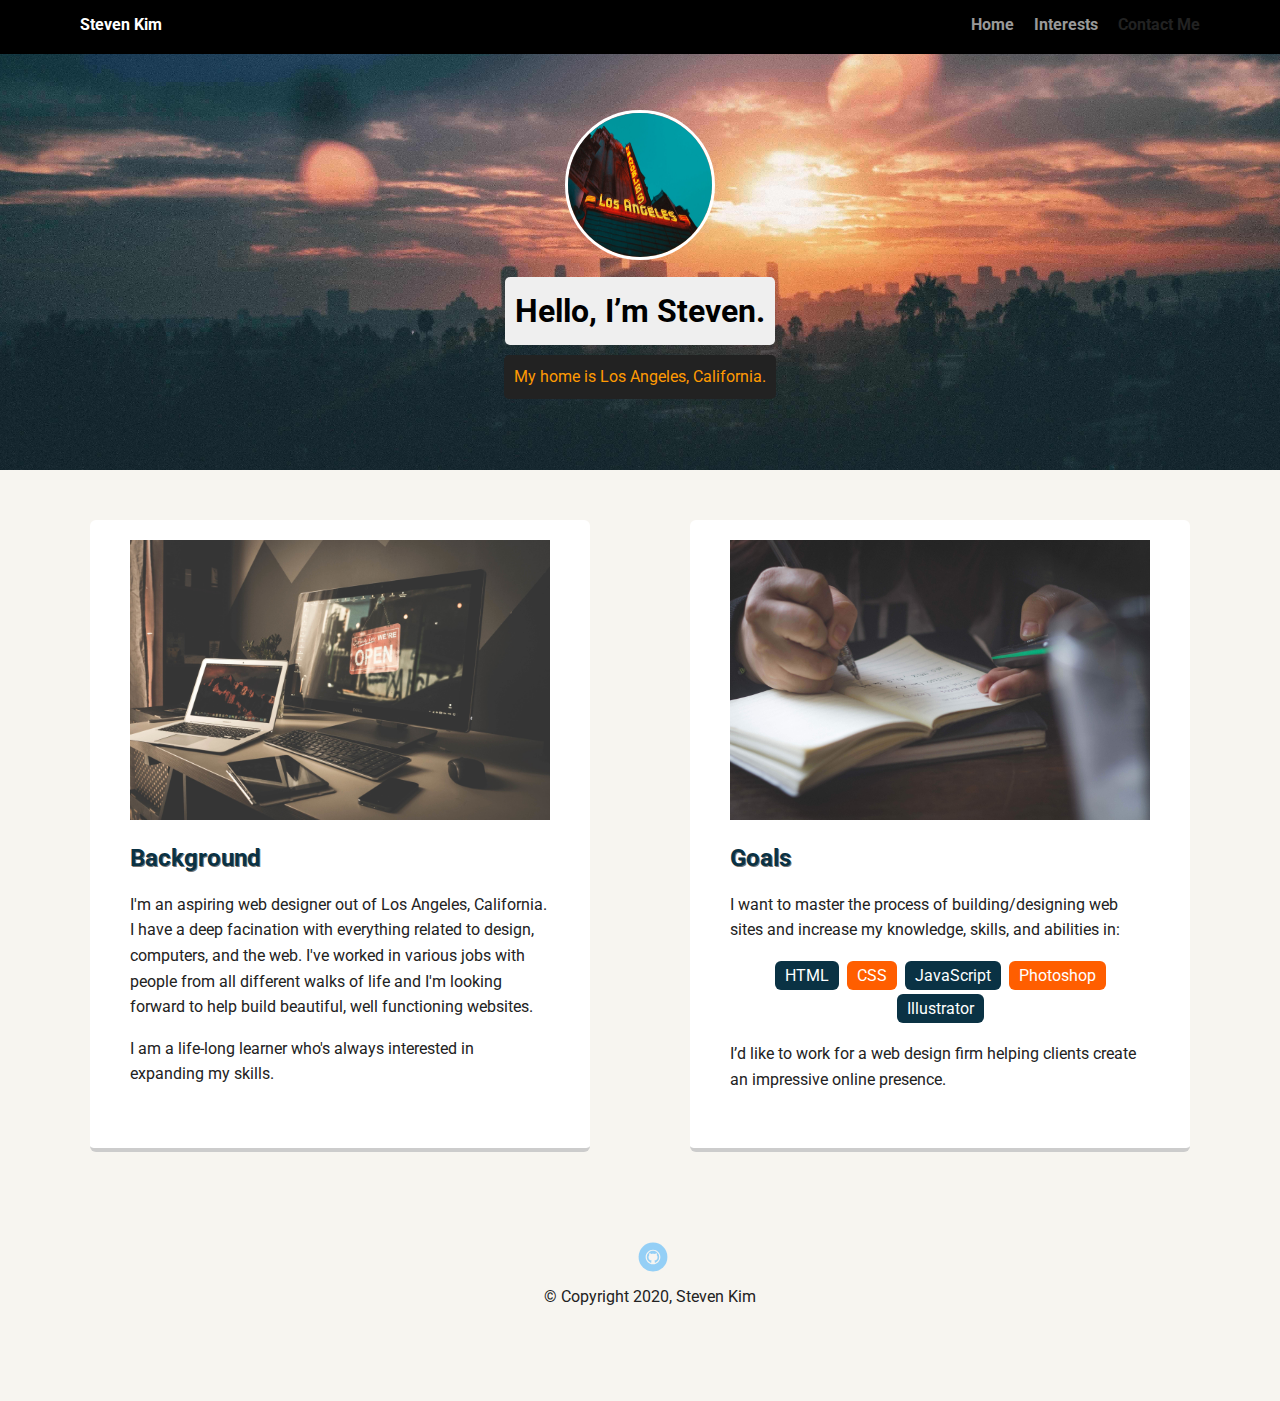
==== index.html @ e5b72c41 "Changed textholder texts." ====
<!doctype html>
<html lang="en">
<head>
  <meta charset="utf-8">
  <title>Steven Kim's Profile</title>
  <meta name="viewport" content="width=device-width, initial-scale=1.0">
  <link rel="stylesheet" href="styles.css">
  <link href="https://fonts.googleapis.com/css?family=Muli%7CRoboto:400,300,500,700,900" rel="stylesheet"></head>
  <body>

    <div class="main-nav">
        <ul class="nav">
          <li class="name">Steven Kim</li>
          <li><a href="index.html">Home</a></li>
          <li><a href="interests.html">Interests</a></li>
          <li>Contact Me</li>
        </ul>
    </div>

    <header class="hero-banner">
      <img src="images/profile-photo.jpg" alt="Image of Los Angeles Theatre Sign" class="profile-image">
      <h1 class="tag name">Hello, I’m Steven.</h1>
      <p class="tag location">My home is Los Angeles, California.</p>
    </header>

    <main class="flex">
      <div class="card" class="background-card"> 
        <img class="card-images" src="images/background-card-image.jpg" alt="Image of a workstation">
        <h2 class="header-2">Background</h2>
        <!-- <p>I’m an aspiring web designer who loves everything about computers and the web. I've worked in lots of different jobs with people from all walks of life and I’m excited to bring my life experience to the process of building fantastic looking websites.</p> -->
        <p>I'm an aspiring web designer out of Los Angeles, California. I have a deep facination with everything related to design, computers, and the web. I've worked in various jobs with people from all different walks of life and I'm looking forward to help build beautiful, well functioning websites. </p>
        <p>I am a life-long learner who's always interested in expanding my skills.</p>
      </div> 

      <div class="card" class="goals-card" >
        <img class="card-images" src="images/goals.jpg" alt="Writing down goals">
        <h2 class="header-2">Goals</h2>
        <p>I want to master the process of building/designing web sites and increase my knowledge, skills, and abilities in:</p>
        <ul class="skills">
          <li>HTML</li>
          <li>CSS</li>
          <li>JavaScript</li>
          <li>Photoshop</li>
          <li>Illustrator</li>
        </ul>
        <p>I’d like to work for a web design firm helping clients create an impressive online presence.</p>
      </div> 

    </main>
    <footer>
      <ul>
        <li><a href="https://github.com/shkim1026" target="_blank" class="social github">Github</a></li>
      </ul>
      <p class="copyright">&copy; Copyright 2020, Steven Kim</p>
    </footer>
  </body>
  </html>
---- styles.css ----
/* Global Layout Set-up */
* { 
  box-sizing: border-box;
}
  
body {
  margin: 0;
  padding: 0;
  text-align: center;
  font-family: 'Roboto', sans-serif;
  color: #222;
  background: #f7f5f0;
}
/* Link Styles */

a {
  text-decoration: none;
  color: #999;
}
a:hover {
  color: #6633ff;
}

/* Section Styles */

.main-nav {
  width: 100%;
  background: black;
  min-height: 30px;
  padding: 10px;
  position: fixed;
  text-align: center;
}
.nav {
  display: flex;
  justify-content: space-around;
  font-weight: 700;
  list-style-type: none;
  margin: 0 auto;
  padding: 0;
}

.nav .name {
    display: block;
    margin-right: auto;
    color: white;
}
.nav li {
  padding: 5px 10px 10px 10px;
}
.nav a {
  transition: all .5s;
}
.nav a:hover {
  color: #ff5e00;
}

header {
  text-align: center;
  background: url('images/hero-banner.jpg') no-repeat bottom;
  background-size: cover;
  overflow: hidden;
  padding-top: 60px;
}
header {
  line-height: 1.5;
}
header .profile-image {
  margin-top: 50px;
  width: 150px;
  height: 150px;
  border-radius: 50%;
  border: 3px solid white;
  transition: all .5s;
}
header .profile-image:hover {
  transform: scale(1.2);
  border-radius: 15%;
}
.tag {
  background-color: #efefef;
  color: black;
  padding: 10px;
  border-radius: 5px;
  display: table;
  margin: 10px auto;
} 
.location {
  background-color: #222;
  color: rgb(255, 154, 2);
}
.card {
  margin: 30px;
  padding: 20px 40px 40px;
  max-width: 500px;
  text-align: left;
  background: #fff;
  border-bottom: 4px solid #ccc;
  border-radius: 6px;
  transition: all .5s;
}
.card:hover {
  border-color: #0a3244;
}

ul.skills {
  padding: 0;
  text-align: center;
}

.skills li {
  border-radius: 6px;
  display: inline-block;
  background: #ff5e00;
  color: white;
  padding: 5px 10px;
  margin: 2px;
}

.skills li:nth-child(odd) {
  background: #0a3244;
}

footer {
  width: 100%;
  min-height: 30px;
  padding: 20px 0 40px 20px;
}

footer .copyright {
  top: -8px;
  font-size: .75em;
}

footer ul {
  list-style-type: none;
  margin: 0;
  padding: 0;
}

footer ul li {
  display: inline-block;
}

a.social {
  display: inline-block;
  text-indent: -9999px;
  margin-left: 5px;
  width: 30px;
  height: 30px;
  background-size: 30px 30px;
  opacity: .4;
  transition: all .5s;
}
a.twitter {
  background-image: url(images/twitter.svg);
}
a.linkedin {
  background-image: url(images/linkedin.svg);
}
a.github {
  background-image: url(images/github.svg);
}
a.social:hover {
  opacity: 1;
}
.clearfix {
  clear: both;
}

.interests-card {
  margin: 30px;
  margin-left: auto;
  margin-right: auto;
  padding: 20px 40px 40px;
  max-width: 800px;
  text-align: left;
  background: #fff;
  border-bottom: 4px solid #ccc;
  border-radius: 6px;
  transition: all .5s;
}

.interests-card:hover {
  border-color: #0a3244;
}

.interest-links {
  color: #0399ff;
}

.header-2{
  color: #0a3244;
  text-shadow: 1px 1px #757575;
}

.card-images{
  max-width: -moz-available;
  max-width: -webkit-fill-available;
}

/* Styles for larger screens */
@media screen and (min-width: 720px) {
  
  .flex {
      display: -ms-flexbox;      /* TWEENER - IE 10 */
      display: flex; 
      max-width: 1200px;
      -ms-flex-pack: distribute;
      justify-content: space-around;
      margin: 0 auto;
  }

  header {
    min-height: 470px;
  }

  .nav {
    max-width: 1200px;
    padding: 0 30px;
  }


  main {
    padding-top: 20px;
  }

  main p {
    line-height: 1.6em;
  }

  footer {
    font-size: 1.3em;
    max-width: 1200px;
    margin: 40px auto;
  }

}
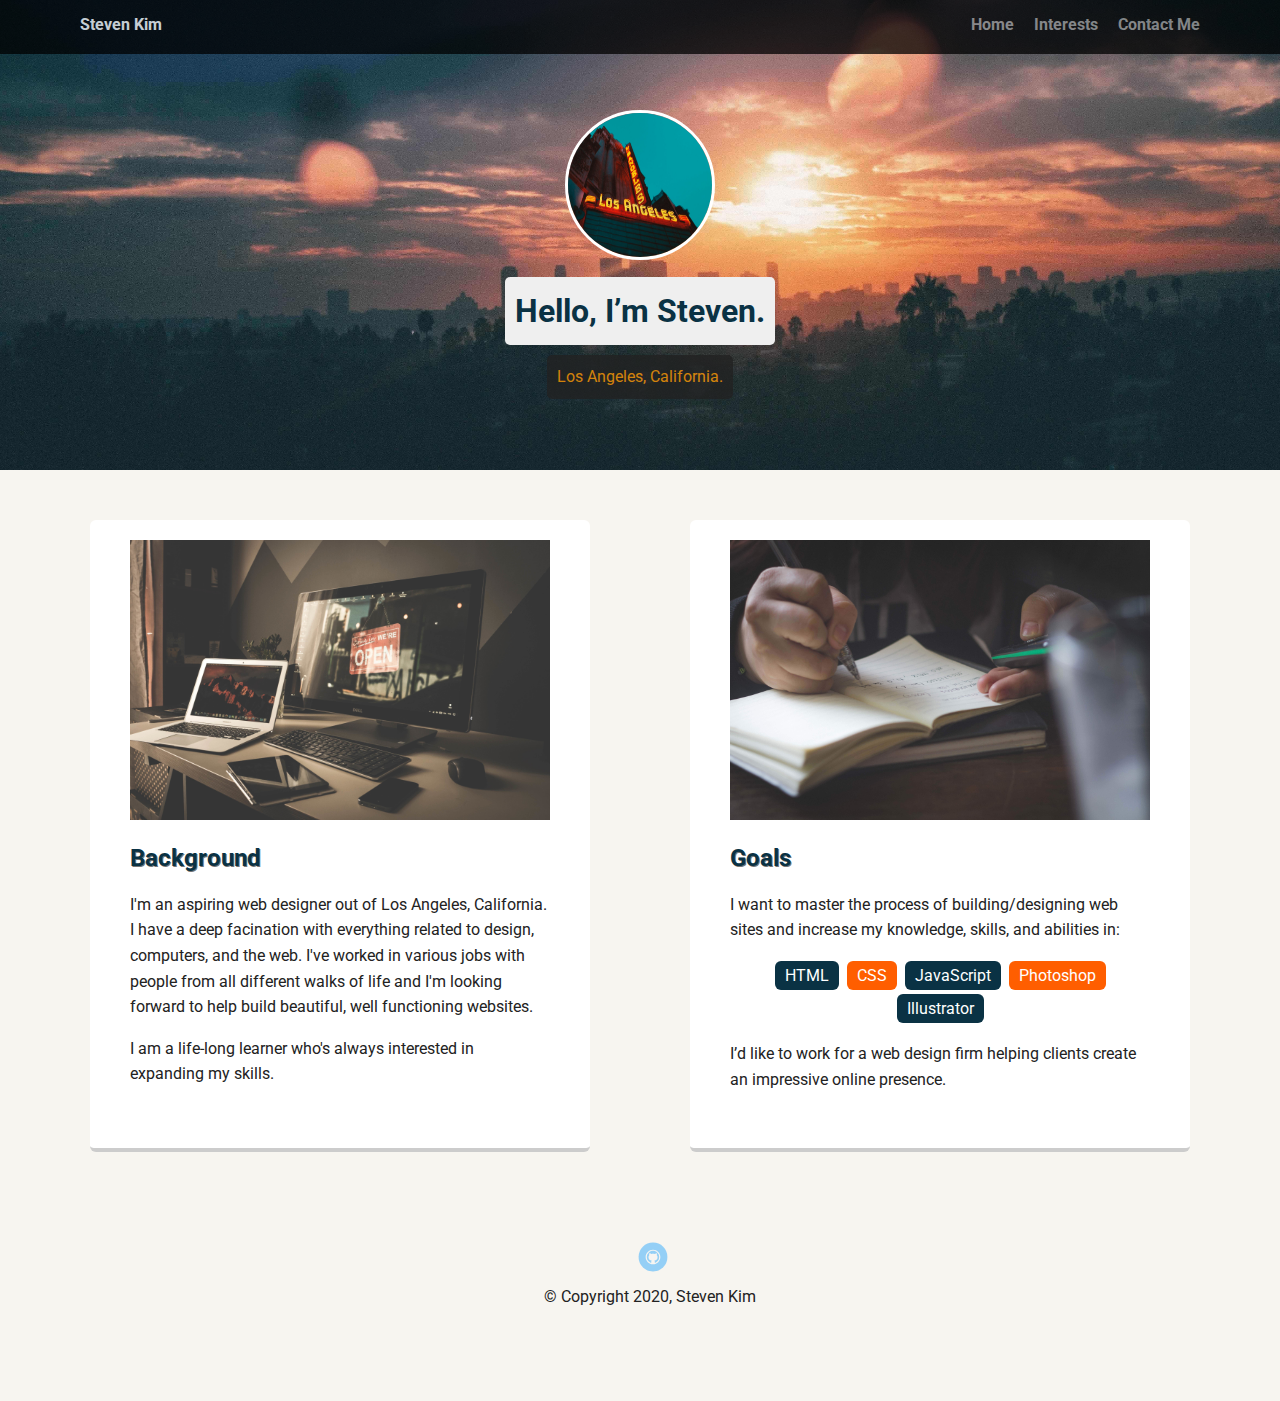
==== commit ff5461ce: "Added contact page with correlated links on nav bar. Minor text changes." ====
--- a/index.html
+++ b/index.html
@@ -13,14 +13,14 @@
           <li class="name">Steven Kim</li>
           <li><a href="index.html">Home</a></li>
           <li><a href="interests.html">Interests</a></li>
-          <li>Contact Me</li>
+          <li><a href="contact.html">Contact Me</a></li>
         </ul>
     </div>
 
     <header class="hero-banner">
       <img src="images/profile-photo.jpg" alt="Image of Los Angeles Theatre Sign" class="profile-image">
       <h1 class="tag name">Hello, I’m Steven.</h1>
-      <p class="tag location">My home is Los Angeles, California.</p>
+      <p class="tag location">Los Angeles, California.</p>
     </header>
 
     <main class="flex">
--- a/styles.css
+++ b/styles.css
@@ -30,6 +30,7 @@
   padding: 10px;
   position: fixed;
   text-align: center;
+  opacity: 75%;
 }
 .nav {
   display: flex;
@@ -79,7 +80,7 @@
 }
 .tag {
   background-color: #efefef;
-  color: black;
+  color: #0a3244;
   padding: 10px;
   border-radius: 5px;
   display: table;
@@ -88,6 +89,7 @@
 .location {
   background-color: #222;
   color: rgb(255, 154, 2);
+  opacity: 80%
 }
 .card {
   margin: 30px;
@@ -237,3 +239,55 @@
 
 }
 
+/* Contact form styling */
+.contact-container{
+  width: 40em;
+  margin-top: 30px;
+  margin-left: auto;
+  margin-right: auto;
+  text-align: left;
+  background: #fff;
+  border-bottom: 4px solid #ccc;
+  border-radius: 6px;
+  padding: 20px 40px 40px;
+  transition: all .5s;
+}
+
+.contact-container:hover {
+  border-color: #0a3244;
+}
+
+input[type=text], select, textarea {
+  width: 100%;
+  padding: 12px;
+  border: 1px solid #ccc; 
+  border-radius: 4px; 
+  box-sizing: border-box; 
+  margin-top: 6px; 
+  margin-bottom: 16px; 
+  resize: vertical;
+  text-align: left;
+}
+
+input[type=submit] {
+  background-color: #0a3244;
+  color: white;
+  padding: 12px 20px;
+  border: none;
+  border-radius: 4px;
+  cursor: pointer;
+}
+
+input[type=submit]:hover {
+  background-color: #ff5e00;
+}
+
+.container {
+  border-radius: 5px;
+  background-color: #f2f2f2;
+  padding: 20px;
+}
+
+#submit-button {
+  text-align: center;
+}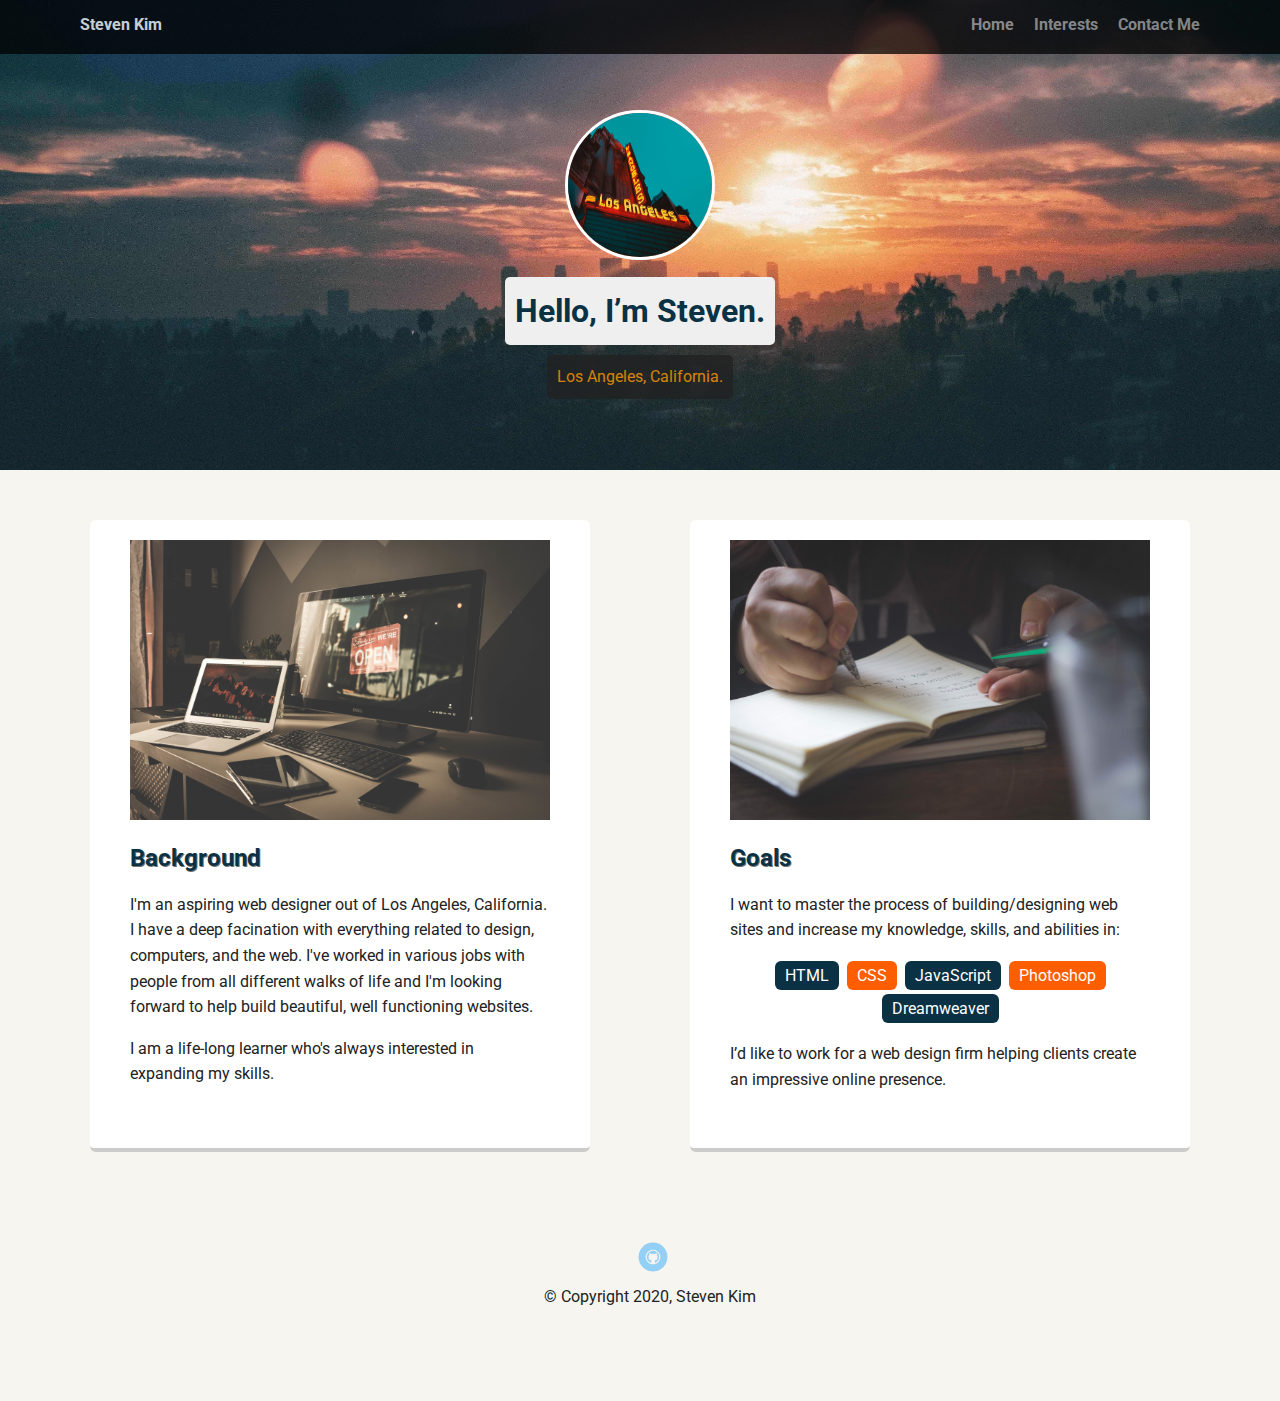
==== commit 22af248f: "Minor text edits to goals li element" ====
--- a/index.html
+++ b/index.html
@@ -41,7 +41,7 @@
           <li>CSS</li>
           <li>JavaScript</li>
           <li>Photoshop</li>
-          <li>Illustrator</li>
+          <li>Dreamweaver</li>
         </ul>
         <p>I’d like to work for a web design firm helping clients create an impressive online presence.</p>
       </div> 
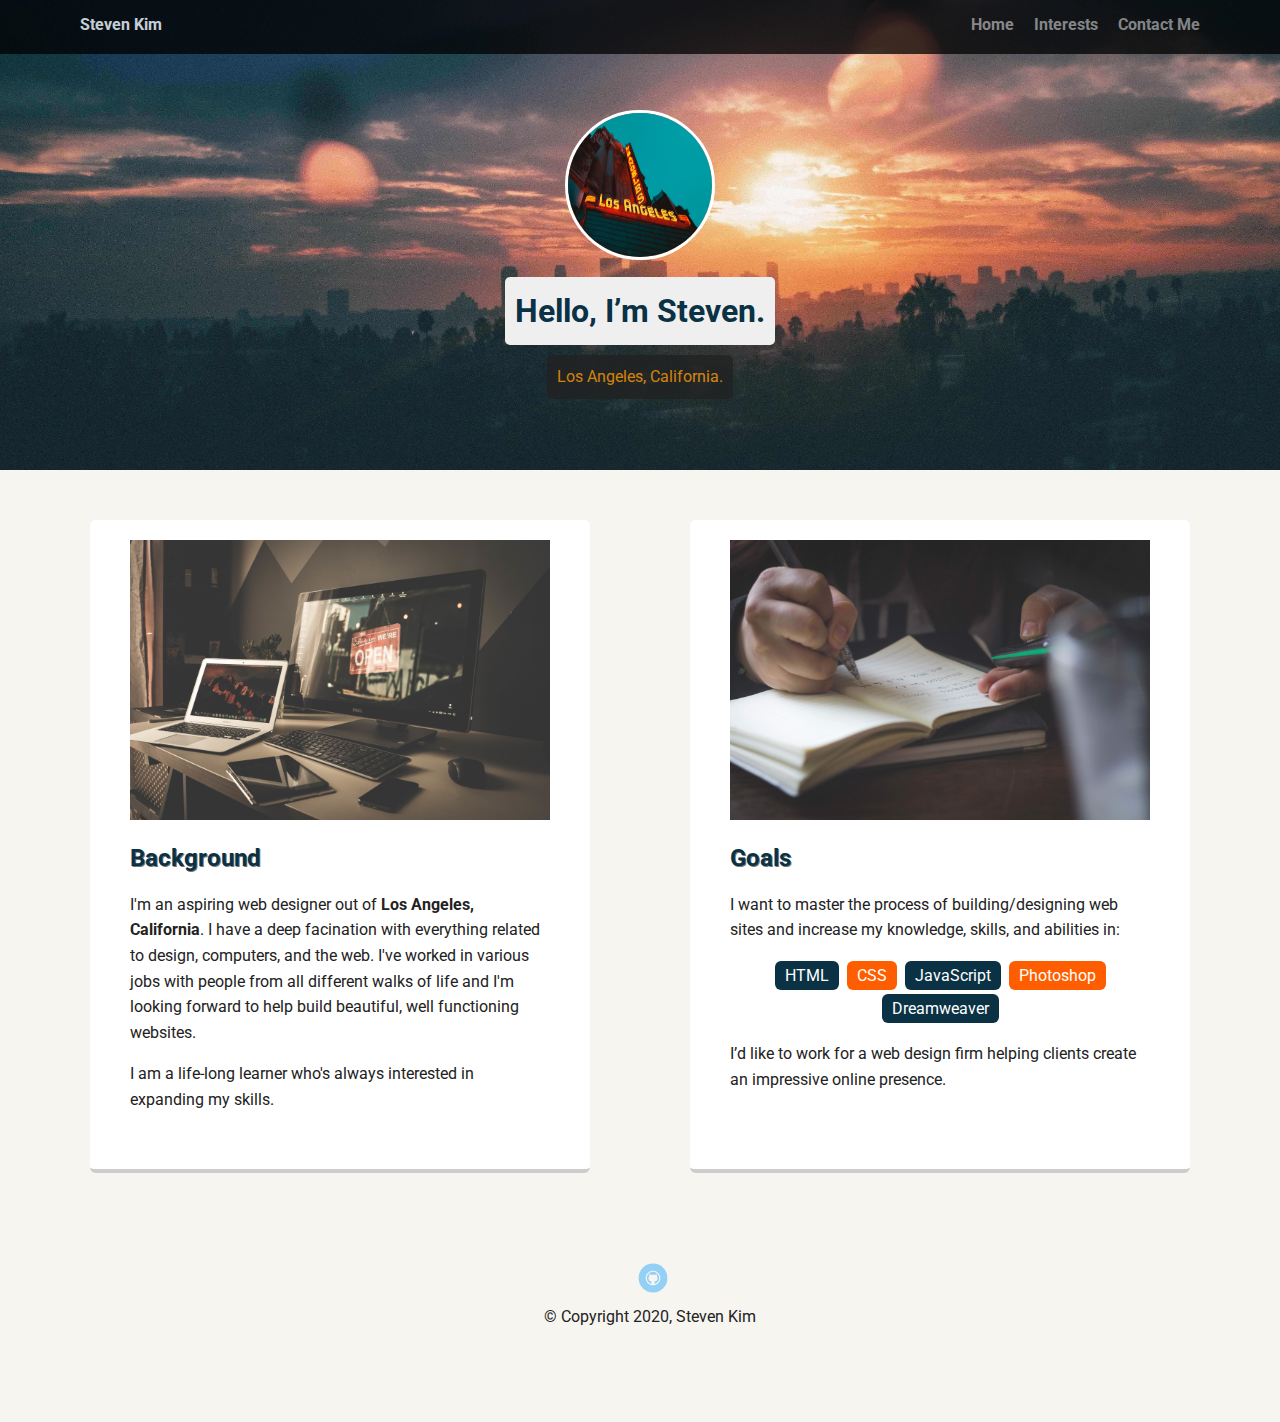
==== commit 4d7c9ecf: "Erased duplicates of the same class attribute." ====
--- a/index.html
+++ b/index.html
@@ -24,15 +24,15 @@
     </header>
 
     <main class="flex">
-      <div class="card" class="background-card"> 
+      <div class="card background-card"> 
         <img class="card-images" src="images/background-card-image.jpg" alt="Image of a workstation">
         <h2 class="header-2">Background</h2>
         <!-- <p>I’m an aspiring web designer who loves everything about computers and the web. I've worked in lots of different jobs with people from all walks of life and I’m excited to bring my life experience to the process of building fantastic looking websites.</p> -->
-        <p>I'm an aspiring web designer out of Los Angeles, California. I have a deep facination with everything related to design, computers, and the web. I've worked in various jobs with people from all different walks of life and I'm looking forward to help build beautiful, well functioning websites. </p>
+        <p>I'm an aspiring web designer out of <strong>Los Angeles, California</strong>. I have a deep facination with everything related to design, computers, and the web. I've worked in various jobs with people from all different walks of life and I'm looking forward to help build beautiful, well functioning websites. </p>
         <p>I am a life-long learner who's always interested in expanding my skills.</p>
       </div> 
 
-      <div class="card" class="goals-card" >
+      <div class="card goals-card" >
         <img class="card-images" src="images/goals.jpg" alt="Writing down goals">
         <h2 class="header-2">Goals</h2>
         <p>I want to master the process of building/designing web sites and increase my knowledge, skills, and abilities in:</p>
